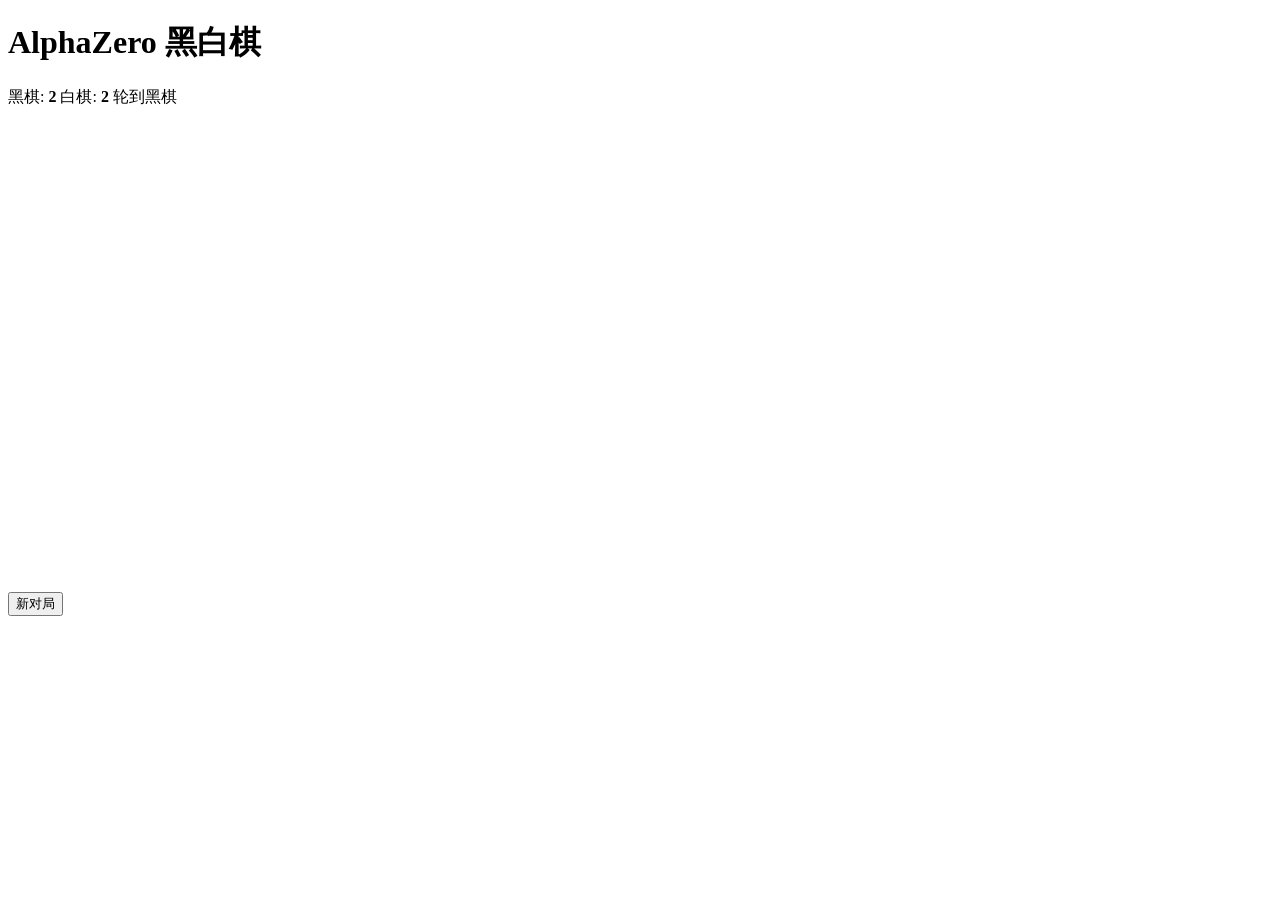
==== src/web/static/index.html @ 1c74ecc1 "feat:完成Web部署，基于FastAPI和Canvas实现本地网页端人机大战" ====
<!DOCTYPE html>
<html lang="zh-CN">
<head>
    <meta charset="UTF-8">
    <title>AlphaZero 黑白棋</title>
    <link rel="stylesheet" href="/static/style.css">
</head>
<body>
    <h1>AlphaZero 黑白棋</h1>
    <div class="scoreboard">
        <span>黑棋: <b id="black-score">2</b></span>
        <span>白棋: <b id="white-score">2</b></span>
        <span id="turn-indicator">轮到黑棋</span>
    </div>
    <canvas id="board" width="480" height="480"></canvas>
    <div class="controls">
        <button onclick="newGame()">新对局</button>
    </div>
    <p id="status"></p>
    <script src="/static/app.js"></script>
</body>
</html>
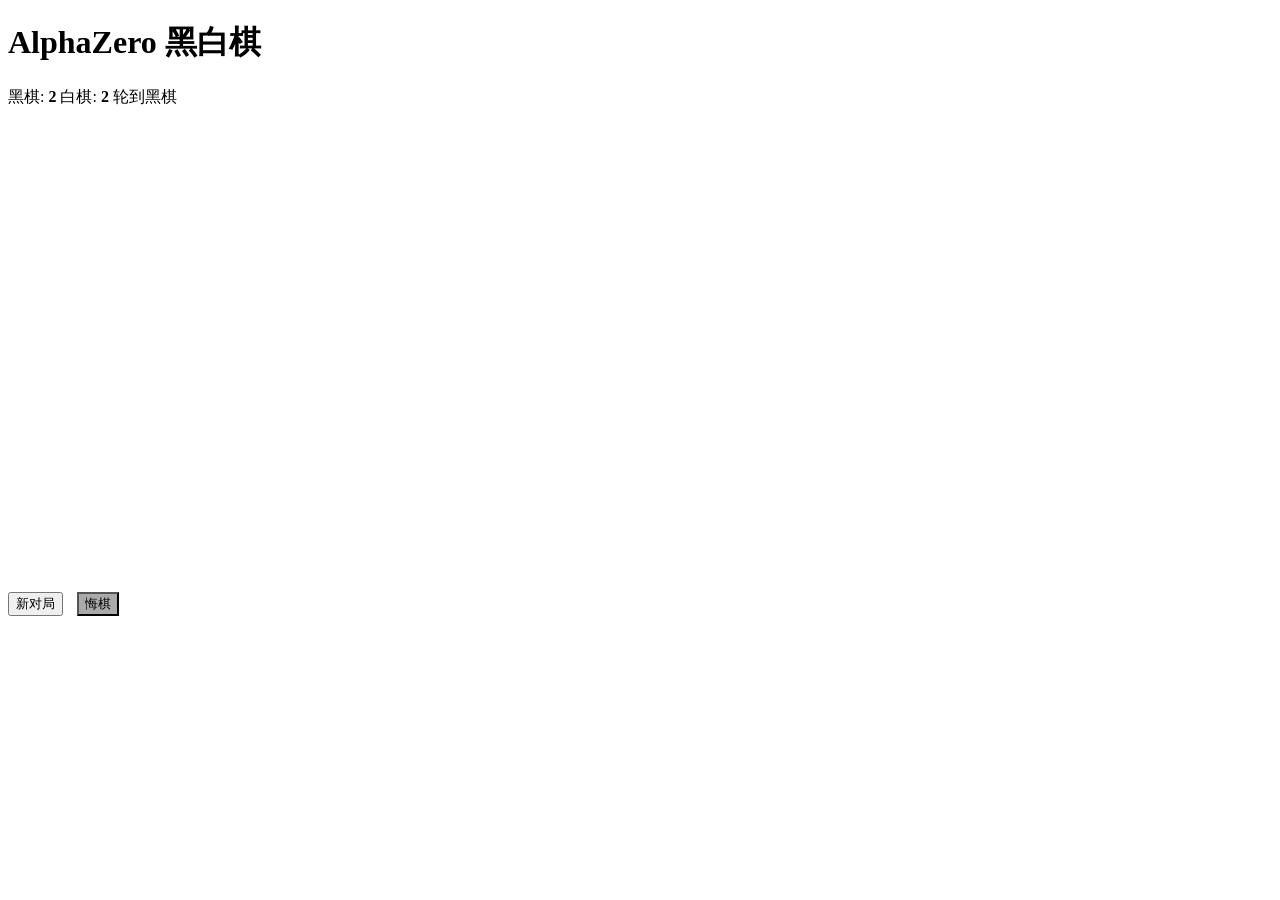
==== commit c4d66fc0: "docs: 添加系统架构图，完善技术文档" ====
--- a/src/web/static/index.html
+++ b/src/web/static/index.html
@@ -12,9 +12,19 @@
         <span>白棋: <b id="white-score">2</b></span>
         <span id="turn-indicator">轮到黑棋</span>
     </div>
+
+    <!-- 新增：胜率条 -->
+    <div class="win-rate-bar">
+        <div class="black-bar" id="black-bar"></div>
+        <div class="white-bar" id="white-bar"></div>
+    </div>
+
     <canvas id="board" width="480" height="480"></canvas>
+
     <div class="controls">
         <button onclick="newGame()">新对局</button>
+        <!-- 新增：悔棋按钮 -->
+        <button onclick="undoMove()" style="background:#aaa; margin-left:10px;">悔棋</button>
     </div>
     <p id="status"></p>
     <script src="/static/app.js"></script>
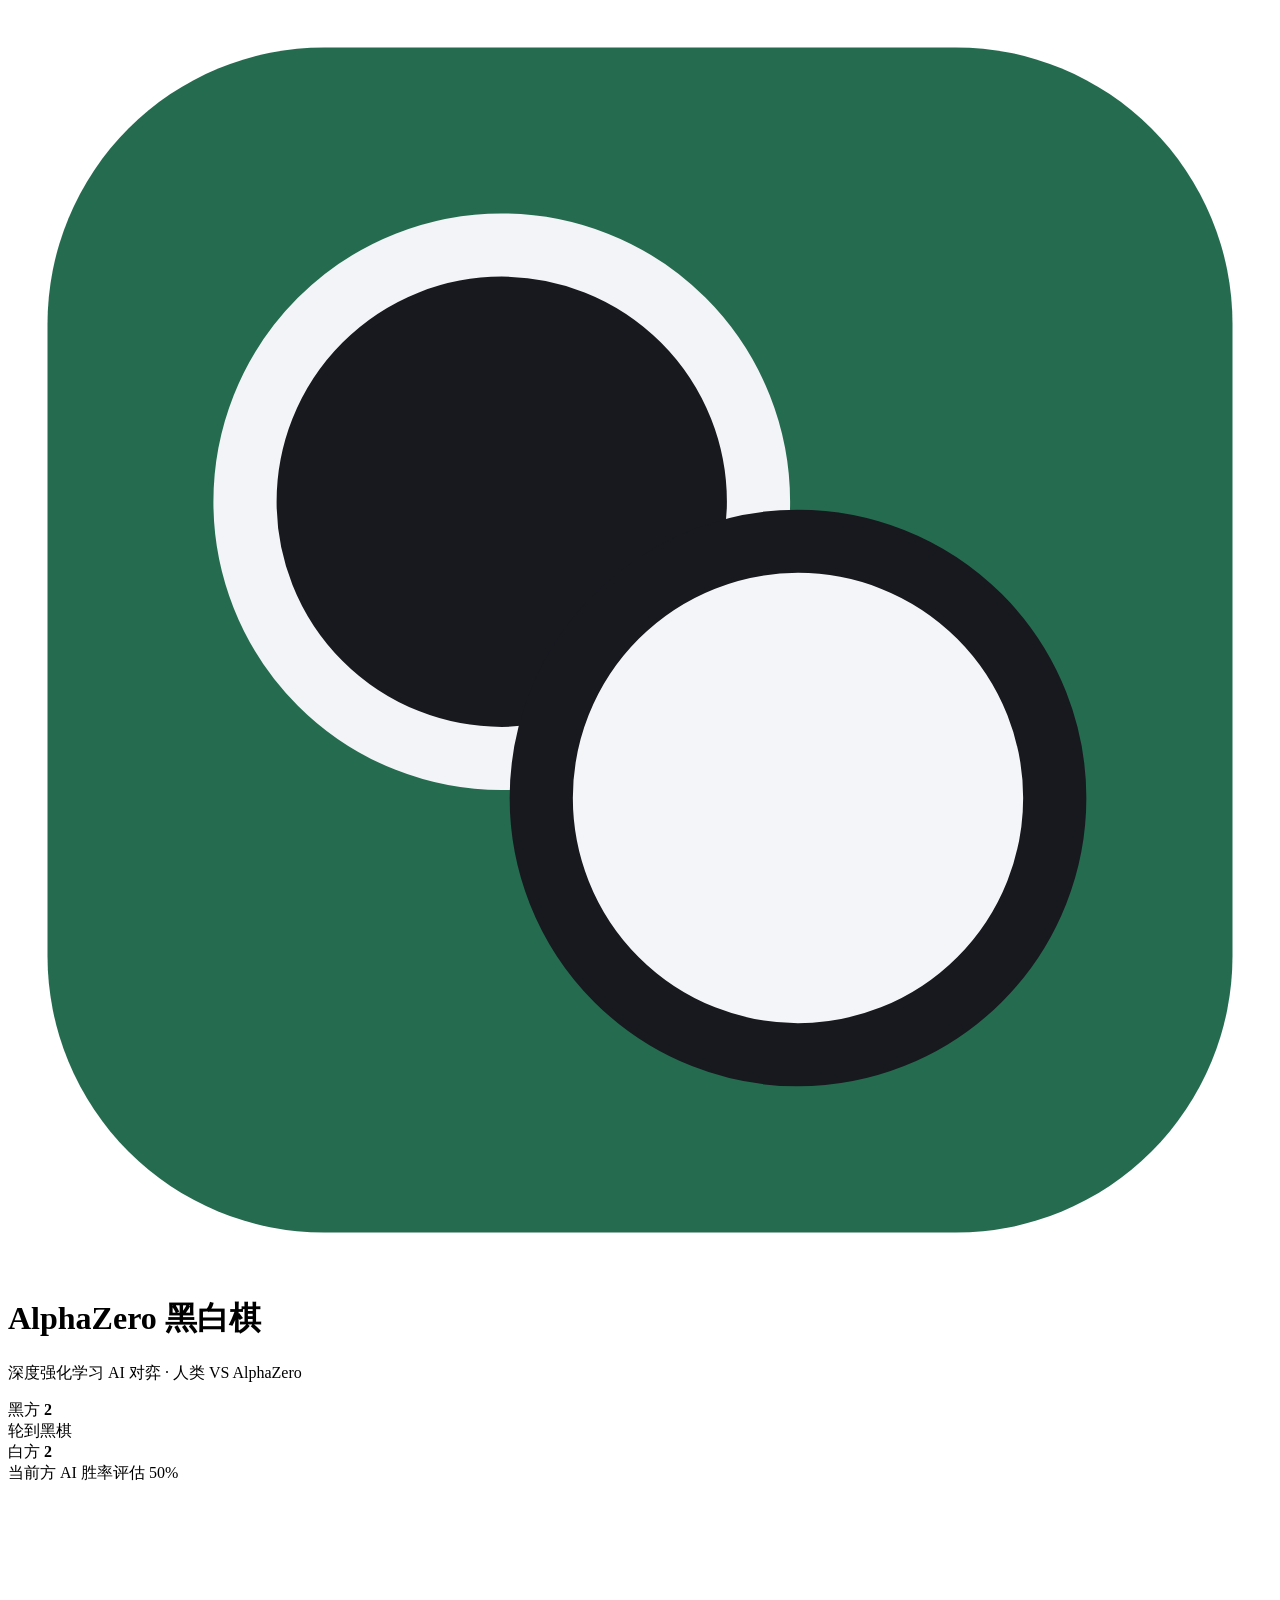
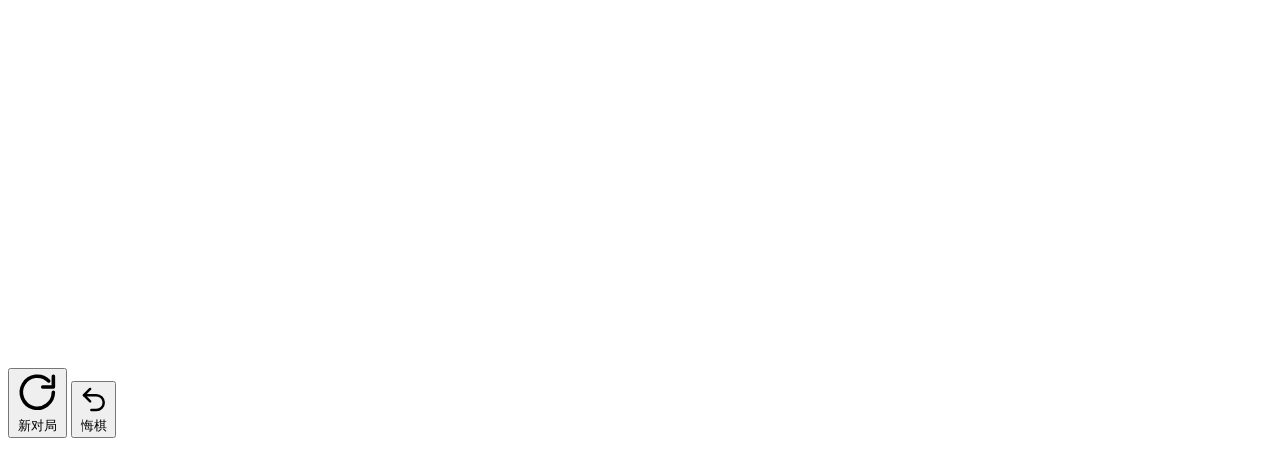
==== commit 006c9509: "perf: 引入 Numba 加速棋盘引擎，大幅提升 Web 端 AI 响应速度" ====
--- a/src/web/static/index.html
+++ b/src/web/static/index.html
@@ -2,31 +2,77 @@
 <html lang="zh-CN">
 <head>
     <meta charset="UTF-8">
+    <meta name="viewport" content="width=device-width, initial-scale=1.0">
     <title>AlphaZero 黑白棋</title>
+    <link rel="icon" href="[data-uri]">
     <link rel="stylesheet" href="/static/style.css">
 </head>
 <body>
-    <h1>AlphaZero 黑白棋</h1>
-    <div class="scoreboard">
-        <span>黑棋: <b id="black-score">2</b></span>
-        <span>白棋: <b id="white-score">2</b></span>
-        <span id="turn-indicator">轮到黑棋</span>
-    </div>
+    <main class="app">
+        <!-- 标题区 -->
+        <header class="header">
+            <div class="brand">
+                <span class="brand-mark" aria-hidden="true">
+                    <svg viewBox="0 0 32 32" fill="none">
+                        <rect x="1" y="1" width="30" height="30" rx="7" fill="#256b4f"/>
+                        <circle cx="12.5" cy="12.5" r="6.5" fill="#17191f" stroke="#f2f4f7" stroke-width="1.6"/>
+                        <circle cx="20" cy="20" r="6.5" fill="#f4f5f8" stroke="#17191f" stroke-width="1.6"/>
+                    </svg>
+                </span>
+                <div class="brand-text">
+                    <h1>AlphaZero 黑白棋</h1>
+                    <p class="subtitle">深度强化学习 AI 对弈 · 人类 VS AlphaZero</p>
+                </div>
+            </div>
+        </header>
 
-    <!-- 新增：胜率条 -->
-    <div class="win-rate-bar">
-        <div class="black-bar" id="black-bar"></div>
-        <div class="white-bar" id="white-bar"></div>
-    </div>
+        <!-- 分数面板 + 回合指示 -->
+        <section class="score-panel" aria-label="比分">
+            <div class="player-card is-black" id="black-card">
+                <span class="dot" aria-hidden="true"></span>
+                <span class="p-name">黑方</span>
+                <b class="p-score" id="black-score">2</b>
+            </div>
+            <div class="turn-badge" id="turn-indicator">轮到黑棋</div>
+            <div class="player-card is-white" id="white-card">
+                <span class="dot" aria-hidden="true"></span>
+                <span class="p-name">白方</span>
+                <b class="p-score" id="white-score">2</b>
+            </div>
+        </section>
 
-    <canvas id="board" width="480" height="480"></canvas>
+        <!-- 胜率条 -->
+        <section class="win-rate" aria-label="AI 胜率评估">
+            <div class="bar-track" aria-hidden="true">
+                <div class="bar black" id="black-bar"></div>
+                <div class="bar white" id="white-bar"></div>
+            </div>
+            <div class="rate-caption">
+                <span>当前方 AI 胜率评估</span>
+                <span class="rate-num" id="win-rate-text">50%</span>
+            </div>
+        </section>
 
-    <div class="controls">
-        <button onclick="newGame()">新对局</button>
-        <!-- 新增：悔棋按钮 -->
-        <button onclick="undoMove()" style="background:#aaa; margin-left:10px;">悔棋</button>
-    </div>
-    <p id="status"></p>
+        <!-- 棋盘 -->
+        <div class="board-wrap">
+            <canvas id="board" width="480" height="480"></canvas>
+        </div>
+
+        <!-- 控制区 -->
+        <div class="controls">
+            <button class="btn primary" onclick="newGame()">
+                <svg viewBox="0 0 24 24" fill="none" stroke="currentColor" stroke-width="2" stroke-linecap="round" stroke-linejoin="round" aria-hidden="true"><path d="M21 12a9 9 0 1 1-2.6-6.4"/><path d="M21 3v6h-6"/></svg>
+                新对局
+            </button>
+            <button class="btn ghost" onclick="undoMove()">
+                <svg viewBox="0 0 24 24" fill="none" stroke="currentColor" stroke-width="2" stroke-linecap="round" stroke-linejoin="round" aria-hidden="true"><path d="M9 14 4 9l5-5"/><path d="M4 9h10a6 6 0 0 1 0 12h-4"/></svg>
+                悔棋
+            </button>
+        </div>
+
+        <p id="status" role="status" aria-live="polite"></p>
+    </main>
+
     <script src="/static/app.js"></script>
 </body>
-</html>+</html>
